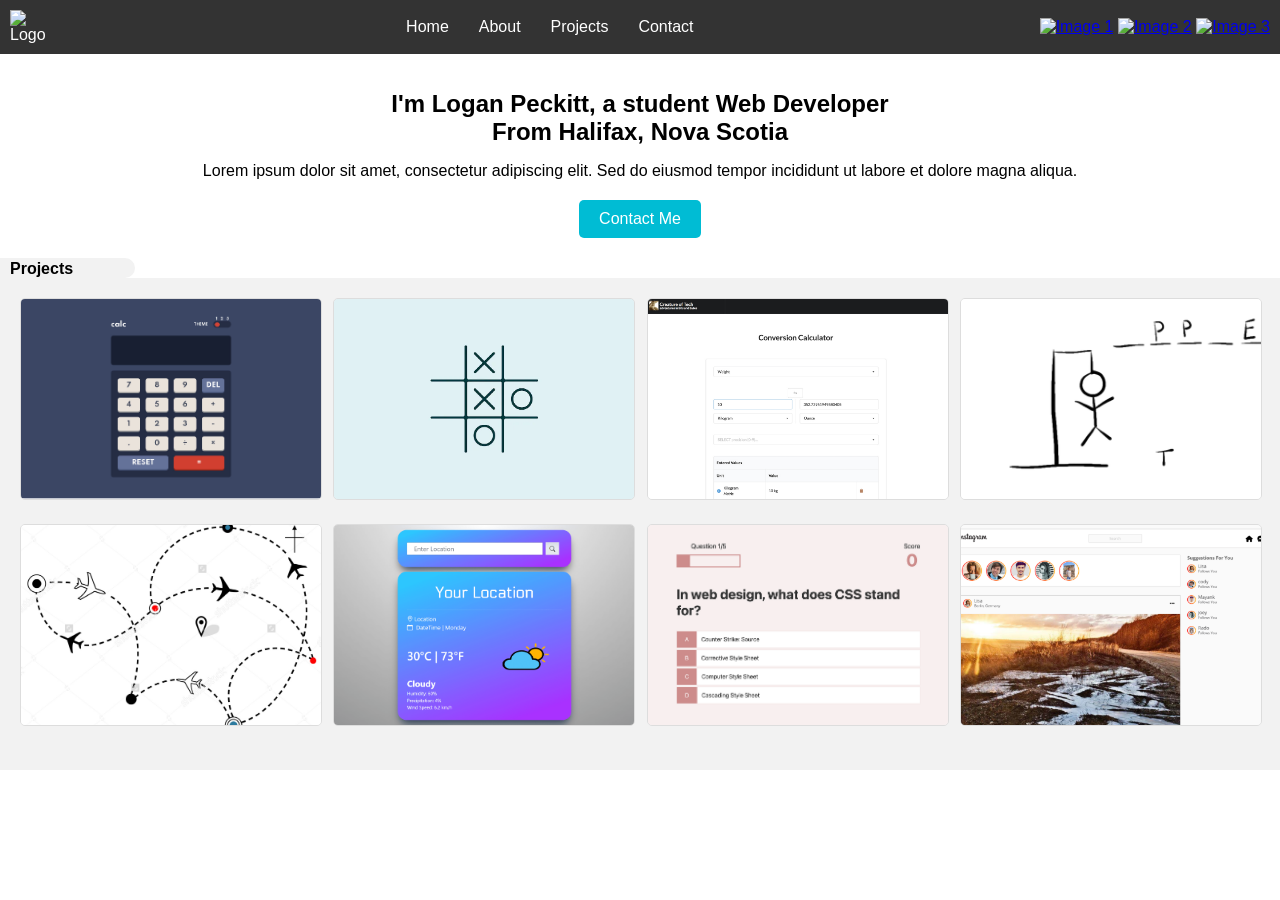
==== code/index.html @ 3f43d23a "Basic Layout" ====
<!DOCTYPE html>
<html lang="en">
<head>
  <meta charset="UTF-8">
  <meta name="viewport" content="width=device-width, initial-scale=1.0">
  <link rel="stylesheet" href="styles.css">
  <title>Your Website</title>
</head>
<body>

  <!-- Header Section -->
  <header>
    <img class="logo" src="your-logo.png" alt="Logo">
    <nav>
      <a href="#">Home</a>
      <a href="#">About</a>
      <a href="#">Projects</a>
      <a href="#">Contact</a>
    </nav>
    <div>
      <a href="#"><img src="image1.jpg" alt="Image 1"></a>
      <a href="#"><img src="image2.jpg" alt="Image 2"></a>
      <a href="#"><img src="image3.jpg" alt="Image 3"></a>
    </div>
  </header>

  <!-- Main Content Section -->
  <div class="main-content">
    <h1>I'm Logan Peckitt, a student Web Developer<br>From Halifax, Nova Scotia</h1>
    <p>Lorem ipsum dolor sit amet, consectetur adipiscing elit. Sed do eiusmod tempor incididunt ut labore et dolore magna aliqua.</p>
    <a href="#" class="cyan-button">Contact Me</a>
  </div>

  <div class="projects-header">
    <h4>Projects</h4>
  </div>

  <!-- Projects Section -->
  <div class="projects-section">
    <div class="project-images">
      <a href="#"><img src="../Images/Projects/Calc.jpg" alt="Project 1"></a>
      <a href="#"><img src="../Images/Projects/TicTakToe.webp" alt="Project 2"></a>
      <a href="#"><img src="../Images/Projects/conversion-calculator.jpg" alt="Project 3"></a>
      <a href="#"><img src="../Images/Projects/Hangman.png" alt="Project 4"></a>
      <a href="#"><img src="../Images/Projects/PlaneTracker.jpg" alt="Project 5"></a>
      <a href="#"><img src="../Images/Projects/Weather.png" alt="Project 6"></a>
      <a href="#"><img src="../Images/Projects/quiz.png" alt="Project 7"></a>
      <a href="#"><img src="../Images/Projects/InstaClone.png" alt="Project 8"></a>
    </div>
  </div>

</body>
</html>
---- code/styles.css ----
body {
  font-family: Arial, sans-serif;
  margin: 0;
  padding: 0;
}

header {
  background-color: #333;
  color: white;
  padding: 10px;
  display: flex;
  align-items: center;
  justify-content: space-between;
}

nav {
  display: flex;
  justify-content: center;
  align-items: center;
}

nav a {
  color: white;
  text-decoration: none;
  margin: 0 15px;
}

.logo {
  width: 50px; /* Adjust the width as needed */
}

.main-content {
  background-color: #fff;
  padding: 20px;
  text-align: center;
}

.main-content h1 {
  font-size: 24px;
  margin-bottom: 10px;
}

.main-content p {
  margin-bottom: 20px;
}

.cyan-button {
  background-color: #00bcd4;
  color: white;
  padding: 10px 20px;
  text-decoration: none;
  display: inline-block;
  font-size: 16px;
  border-radius: 5px;
}

.projects-header {
position: relative;
background-color: #f2f2f2;
color: black;
padding: 10px;
width: 9vw;
border-top-right-radius: 15px;
border-bottom-right-radius: 15px;
}

.projects-header h4 {
position: absolute;
bottom: 0;
margin: 0;
}

.projects-section {
background-color: #f2f2f2;
padding: 20px;
}

.project-images {
  display: flex;
  flex-wrap: wrap;
  justify-content: space-between;
  
}

.project-images a {
    width: calc(25% - 10px);
  margin-bottom: 20px;
  text-align: center;
  text-decoration: none;
  color: #333;
}

.project-images img {
  width: 100%;
  height: 200px;
  object-fit: cover; 
  border: 1px solid #ddd;
  border-radius: 5px;
  cursor: pointer;
}
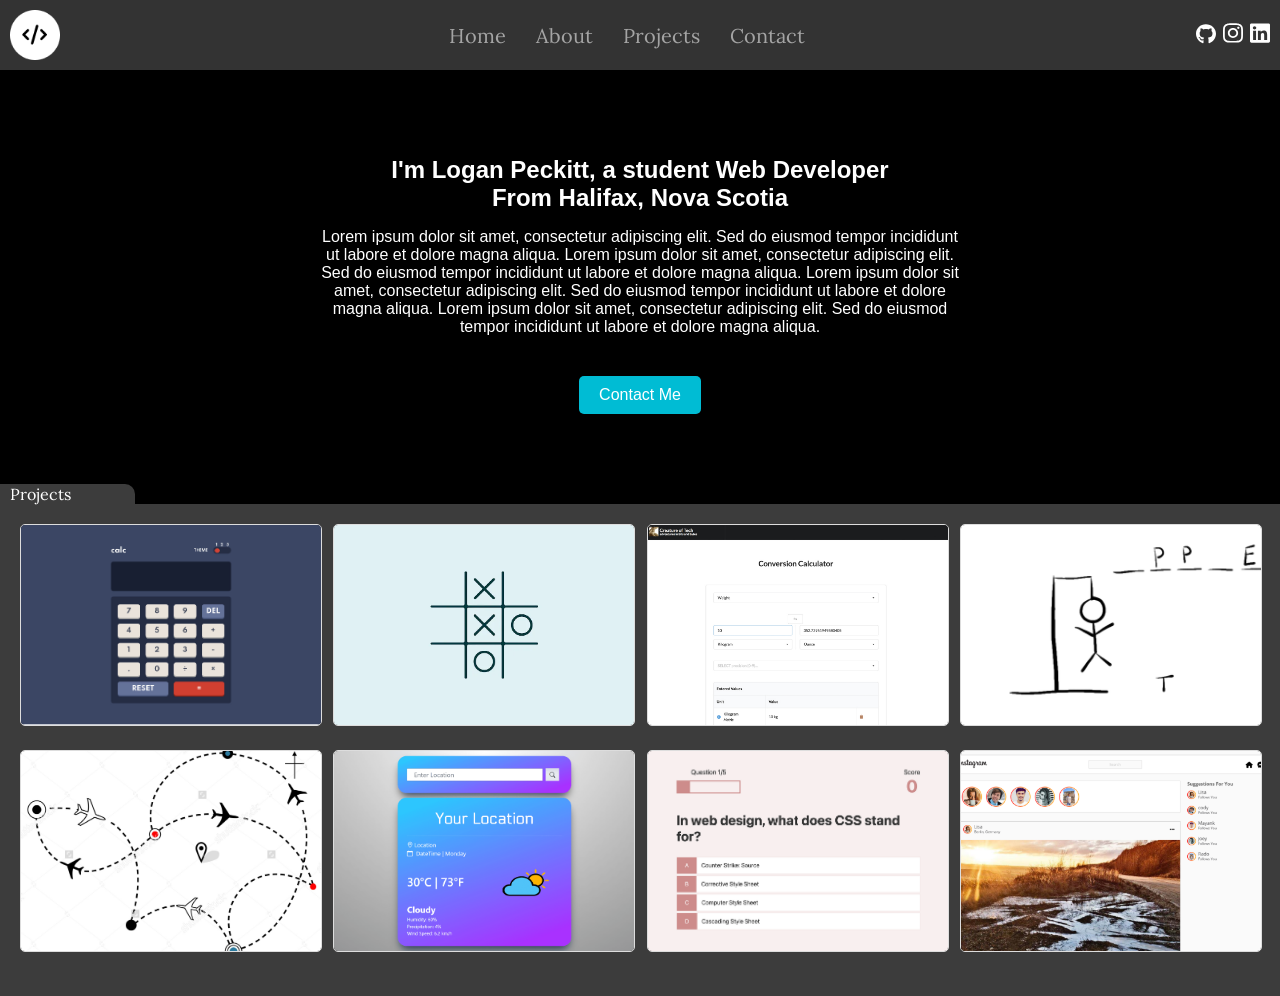
==== commit 1f454e3f: "Added Base Styles" ====
--- a/code/index.html
+++ b/code/index.html
@@ -3,31 +3,37 @@
 <head>
   <meta charset="UTF-8">
   <meta name="viewport" content="width=device-width, initial-scale=1.0">
-  <link rel="stylesheet" href="styles.css">
+  <link rel="stylesheet" href="Styling/styles.css">
+  
   <title>Your Website</title>
 </head>
 <body>
 
   <!-- Header Section -->
   <header>
-    <img class="logo" src="your-logo.png" alt="Logo">
-    <nav>
+    <img class="logo" src="../Images/Logo.png" alt="Logo">
+    <nav class="Nav">
       <a href="#">Home</a>
       <a href="#">About</a>
       <a href="#">Projects</a>
       <a href="#">Contact</a>
     </nav>
-    <div>
-      <a href="#"><img src="image1.jpg" alt="Image 1"></a>
-      <a href="#"><img src="image2.jpg" alt="Image 2"></a>
-      <a href="#"><img src="image3.jpg" alt="Image 3"></a>
+    <div class="SocialLinks">
+      <a href="#"><img src="../Images/SocialMediaLinks/github.svg" alt="Image 1"></a>
+      <a href="#"><img src="../Images/SocialMediaLinks/instagram.svg" alt="Image 2"></a>
+      <a href="#"><img src="../Images/SocialMediaLinks/linkedin.svg" alt="Image 3"></a>
     </div>
   </header>
 
   <!-- Main Content Section -->
   <div class="main-content">
     <h1>I'm Logan Peckitt, a student Web Developer<br>From Halifax, Nova Scotia</h1>
-    <p>Lorem ipsum dolor sit amet, consectetur adipiscing elit. Sed do eiusmod tempor incididunt ut labore et dolore magna aliqua.</p>
+    <p>
+        Lorem ipsum dolor sit amet, consectetur adipiscing elit. Sed do eiusmod tempor incididunt ut labore et dolore magna aliqua.
+        Lorem ipsum dolor sit amet, consectetur adipiscing elit. Sed do eiusmod tempor incididunt ut labore et dolore magna aliqua.
+        Lorem ipsum dolor sit amet, consectetur adipiscing elit. Sed do eiusmod tempor incididunt ut labore et dolore magna aliqua.
+        Lorem ipsum dolor sit amet, consectetur adipiscing elit. Sed do eiusmod tempor incididunt ut labore et dolore magna aliqua.
+    </p>
     <a href="#" class="cyan-button">Contact Me</a>
   </div>
 
--- a/code/Styling/styles.css
+++ b/code/Styling/styles.css
@@ -0,0 +1,129 @@
+@import url('https://fonts.googleapis.com/css2?family=Lora&display=swap');
+
+body {
+  font-family: Arial, sans-serif;
+  margin: 0;
+  padding: 0;
+  background-color: #000000;
+  display: flex;
+  flex-direction: column;
+  min-height: 100vh;
+}
+
+header {
+  background-color: #333;
+  color: white;
+  padding: 10px;
+  display: flex;
+  align-items: center;
+  justify-content: space-between;
+  font-family: 'Lora', serif;
+  
+}
+.Nav a
+{
+  font-size: 20px;
+  color: #A4A4A4;
+
+}
+
+.SocialLinks img{
+  padding-left: 3px;
+    width: 20px;
+    filter: invert(1); /*turn black logos white */
+}
+
+nav {
+  display: flex;
+  justify-content: center;
+  align-items: center;
+}
+
+nav a {
+  color: white;
+  text-decoration: none;
+  margin: 0 15px;
+}
+
+.logo {
+  width: 50px; /* Adjust the width as needed */
+}
+
+.main-content {
+  width: 50%;
+  margin: auto;
+  margin-top: 50px;
+  margin-bottom: 50px;
+  background-color: #000000;
+  padding: 20px;
+  text-align: center;
+  color: white;
+}
+
+.main-content h1 {
+  font-size: 24px;
+  margin-bottom: 10px;
+}
+
+.main-content p {
+  margin-bottom: 20px;
+}
+
+.cyan-button {
+  background-color: #00bcd4;
+  color: white;
+  margin-top: 20px;
+  padding: 10px 20px;
+  text-decoration: none;
+  display: inline-block;
+  font-size: 16px;
+  border-radius: 5px;
+}
+
+
+.projects-header {
+font-family: 'Lora', serif;
+position: relative;
+background-color: #3C3C3C;
+color: #FFFFFF;
+padding: 10px;
+width: 9vw;
+border-top-right-radius: 10px;
+
+}
+
+.projects-header h4 {
+position: absolute;
+bottom: 0;
+margin: 0;
+font-weight: normal;
+}
+
+.projects-section {
+background-color: #3C3C3C;
+padding: 20px;
+}
+
+.project-images {
+  display: flex;
+  flex-wrap: wrap;
+  justify-content: space-between;
+  
+}
+
+.project-images a {
+    width: calc(25% - 10px);
+  margin-bottom: 20px;
+  text-align: center;
+  text-decoration: none;
+  color: #333;
+}
+
+.project-images img {
+  width: 100%;
+  height: 200px;
+  object-fit: cover; 
+  border: 1px solid #ddd;
+  border-radius: 5px;
+  cursor: pointer;
+}
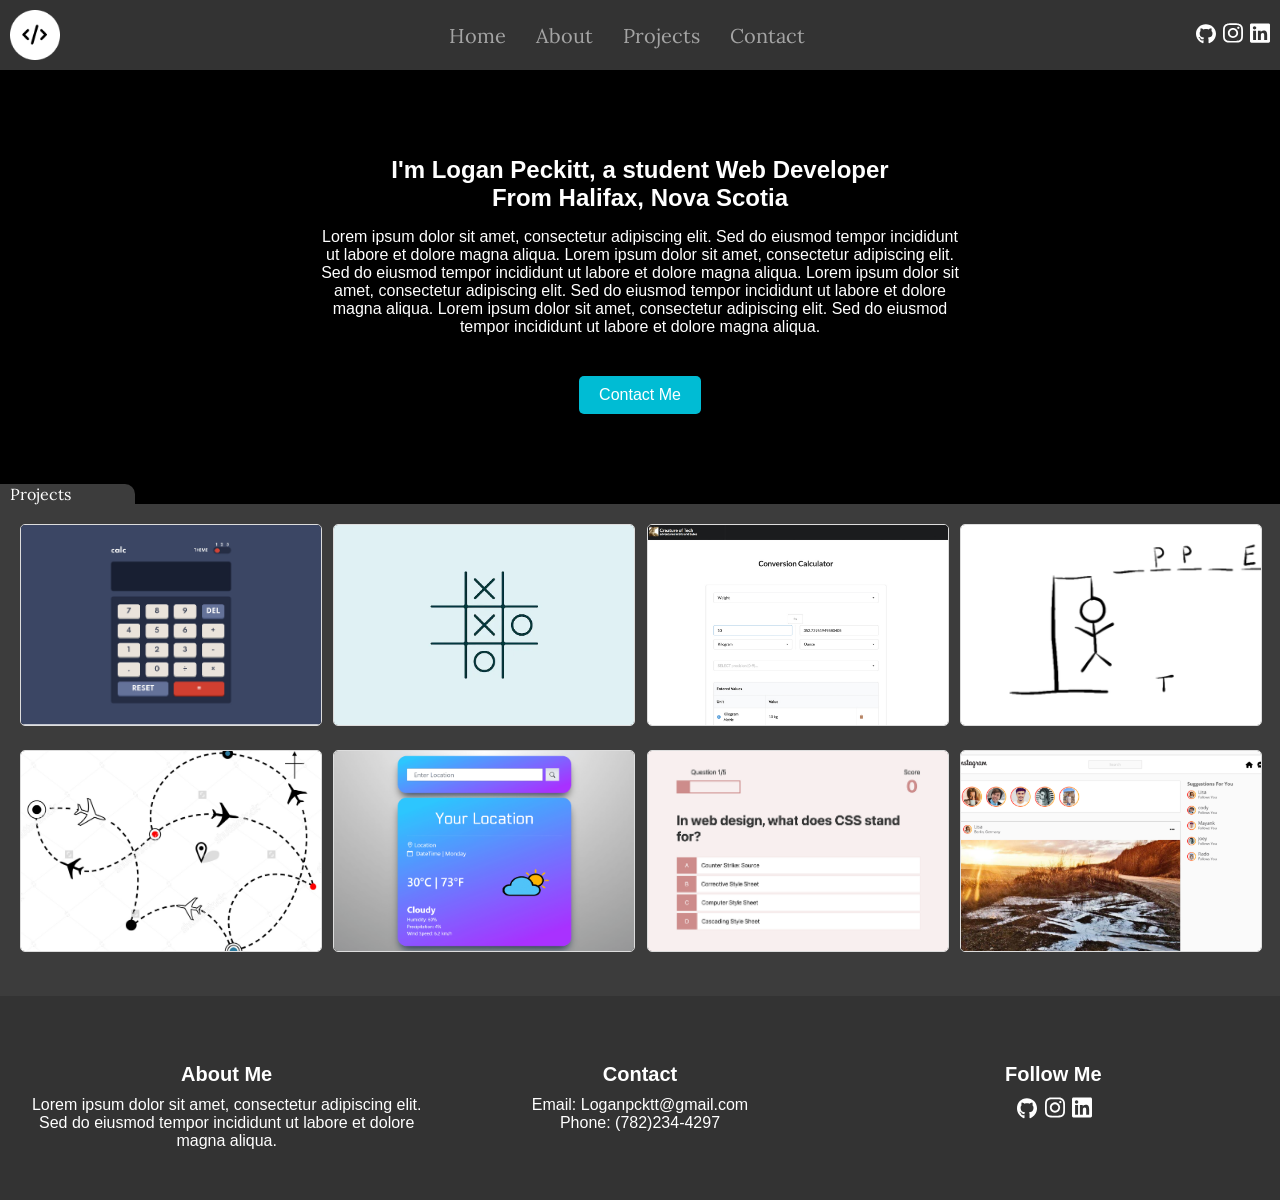
==== commit 645e3934: "Basic Footer" ====
--- a/code/index.html
+++ b/code/index.html
@@ -55,5 +55,29 @@
     </div>
   </div>
 
+
+  <!-- Footer Section -->
+  <footer>
+    <div class="footer-content">
+      <div class="footer-section">
+        <h2>About Me</h2>
+        <p> Lorem ipsum dolor sit amet, consectetur adipiscing elit. Sed do eiusmod tempor incididunt ut labore et dolore magna aliqua.</p>
+      </div>
+      <div class="footer-section">
+        <h2>Contact</h2>
+        <p>Email: Loganpcktt@gmail.com</p>
+        <p>Phone: (782)234-4297</p>
+      </div>
+      <div class="footer-section">
+        <h2>Follow Me</h2>
+        <div class="SocialLinks">
+          <a href="#" target="_blank"><img src="../Images/SocialMediaLinks/github.svg" alt="Facebook"></a>
+          <a href="#" target="_blank"><img src="../Images/SocialMediaLinks/instagram.svg" alt="Twitter"></a>
+          <a href="#" target="_blank"><img src="../Images/SocialMediaLinks/linkedin.svg" alt="LinkedIn"></a>
+        </div>
+      </div>
+    </div>
+  </footer>
+
 </body>
 </html>
--- a/code/Styling/styles.css
+++ b/code/Styling/styles.css
@@ -127,3 +127,32 @@
   border-radius: 5px;
   cursor: pointer;
 }
+
+footer {
+  background-color: #333;
+  color: white;
+  padding: 40px 20px;
+  text-align: center;
+  position: relative;
+  margin-top: auto;
+}
+
+.footer-content {
+  display: flex;
+  flex-wrap: wrap;
+  justify-content: center;
+}
+
+.footer-section {
+  flex: 1;
+  padding: 10px;
+}
+
+.footer-section h2 {
+  font-size: 20px;
+  margin-bottom: 10px;
+}
+
+.footer-section p {
+  margin: 0;
+}
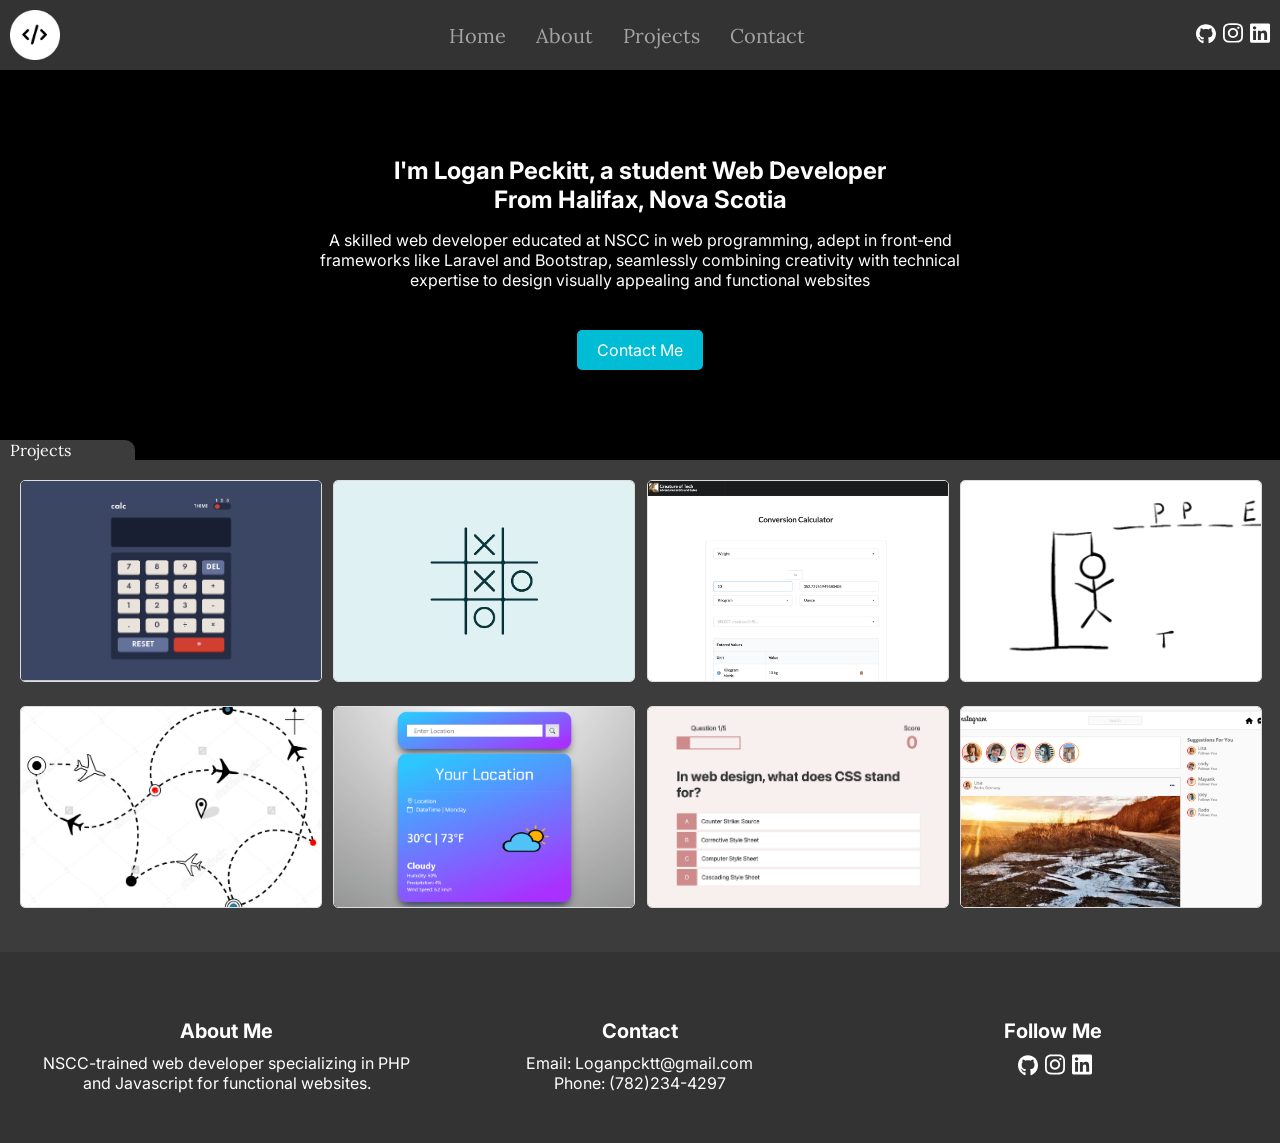
==== commit 6a28daba: "testing render" ====
--- a/code/index.html
+++ b/code/index.html
@@ -13,15 +13,15 @@
   <header>
     <img class="logo" src="../Images/Logo.png" alt="Logo">
     <nav class="Nav">
-      <a href="#">Home</a>
-      <a href="#">About</a>
-      <a href="#">Projects</a>
-      <a href="#">Contact</a>
+      <a href="/code/index.html">Home</a>
+      <a href="/code/About.html">About</a>
+      <a href="/code/Projects.html">Projects</a>
+      <a href="/code/Contact.html">Contact</a>
     </nav>
     <div class="SocialLinks">
-      <a href="#"><img src="../Images/SocialMediaLinks/github.svg" alt="Image 1"></a>
-      <a href="#"><img src="../Images/SocialMediaLinks/instagram.svg" alt="Image 2"></a>
-      <a href="#"><img src="../Images/SocialMediaLinks/linkedin.svg" alt="Image 3"></a>
+      <a href="https://github.com/Loganpcktt?tab=repositories"><img src="../Images/SocialMediaLinks/github.svg" alt="Image 1"></a>
+      <a href="https://www.instagram.com/"><img src="../Images/SocialMediaLinks/instagram.svg" alt="Image 2"></a>
+      <a href="https://www.linkedin.com/in/logan-peckitt-5b6ba810a/"><img src="../Images/SocialMediaLinks/linkedin.svg" alt="Image 3"></a>
     </div>
   </header>
 
@@ -29,31 +29,60 @@
   <div class="main-content">
     <h1>I'm Logan Peckitt, a student Web Developer<br>From Halifax, Nova Scotia</h1>
     <p>
-        Lorem ipsum dolor sit amet, consectetur adipiscing elit. Sed do eiusmod tempor incididunt ut labore et dolore magna aliqua.
-        Lorem ipsum dolor sit amet, consectetur adipiscing elit. Sed do eiusmod tempor incididunt ut labore et dolore magna aliqua.
-        Lorem ipsum dolor sit amet, consectetur adipiscing elit. Sed do eiusmod tempor incididunt ut labore et dolore magna aliqua.
-        Lorem ipsum dolor sit amet, consectetur adipiscing elit. Sed do eiusmod tempor incididunt ut labore et dolore magna aliqua.
+      A skilled web developer educated at NSCC in web programming, adept in front-end frameworks like Laravel and Bootstrap, seamlessly combining creativity with technical expertise to design visually appealing and functional websites
     </p>
-    <a href="#" class="cyan-button">Contact Me</a>
+    <a href="/code/Contact.html" class="cyan-button">Contact Me</a>
   </div>
 
   <div class="projects-header">
     <h4>Projects</h4>
   </div>
 
-  <!-- Projects Section -->
-  <div class="projects-section">
+<!-- Projects Section -->
+<div class="projects-section">
     <div class="project-images">
-      <a href="#"><img src="../Images/Projects/Calc.jpg" alt="Project 1"></a>
-      <a href="#"><img src="../Images/Projects/TicTakToe.webp" alt="Project 2"></a>
-      <a href="#"><img src="../Images/Projects/conversion-calculator.jpg" alt="Project 3"></a>
-      <a href="#"><img src="../Images/Projects/Hangman.png" alt="Project 4"></a>
-      <a href="#"><img src="../Images/Projects/PlaneTracker.jpg" alt="Project 5"></a>
-      <a href="#"><img src="../Images/Projects/Weather.png" alt="Project 6"></a>
-      <a href="#"><img src="../Images/Projects/quiz.png" alt="Project 7"></a>
-      <a href="#"><img src="../Images/Projects/InstaClone.png" alt="Project 8"></a>
+        <div class="project-overlay">
+            <a href="#"><img src="../Images/Projects/Calc.jpg" alt="Project 1"></a>
+            <div class="overlay-text">Calculator App</div>
+        </div>
+
+        <div class="project-overlay">
+            <a href="#"><img src="../Images/Projects/TicTakToe.webp" alt="Project 2"></a>
+            <div class="overlay-text">Tic-Tac-Toe Game</div>
+        </div>
+
+        <div class="project-overlay">
+            <a href="#"><img src="../Images/Projects/conversion-calculator.jpg" alt="Project 3"></a>
+            <div class="overlay-text">Conversion Calculator</div>
+        </div>
+
+        <div class="project-overlay">
+            <a href="#"><img src="../Images/Projects/Hangman.png" alt="Project 4"></a>
+            <div class="overlay-text">Hangman Game</div>
+        </div>
+
+        <div class="project-overlay">
+            <a href="#"><img src="../Images/Projects/PlaneTracker.jpg" alt="Project 5"></a>
+            <div class="overlay-text">Plane Tracker Application</div>
+        </div>
+
+        <div class="project-overlay">
+            <a href="#"><img src="../Images/Projects/Weather.png" alt="Project 6"></a>
+            <div class="overlay-text">Weather App</div>
+        </div>
+
+        <div class="project-overlay">
+            <a href="#"><img src="../Images/Projects/quiz.png" alt="Project 7"></a>
+            <div class="overlay-text">Quiz App</div>
+        </div>
+
+        <div class="project-overlay">
+            <a href="#"><img src="../Images/Projects/InstaClone.png" alt="Project 8"></a>
+            <div class="overlay-text">Instagram Clone</div>
+        </div>
     </div>
-  </div>
+</div>
+
 
 
   <!-- Footer Section -->
@@ -61,7 +90,9 @@
     <div class="footer-content">
       <div class="footer-section">
         <h2>About Me</h2>
-        <p> Lorem ipsum dolor sit amet, consectetur adipiscing elit. Sed do eiusmod tempor incididunt ut labore et dolore magna aliqua.</p>
+        <p> 
+          NSCC-trained web developer specializing in PHP and Javascript for functional websites.
+        </p>
       </div>
       <div class="footer-section">
         <h2>Contact</h2>
@@ -71,9 +102,9 @@
       <div class="footer-section">
         <h2>Follow Me</h2>
         <div class="SocialLinks">
-          <a href="#" target="_blank"><img src="../Images/SocialMediaLinks/github.svg" alt="Facebook"></a>
-          <a href="#" target="_blank"><img src="../Images/SocialMediaLinks/instagram.svg" alt="Twitter"></a>
-          <a href="#" target="_blank"><img src="../Images/SocialMediaLinks/linkedin.svg" alt="LinkedIn"></a>
+          <a href="https://github.com/Loganpcktt?tab=repositories"><img src="../Images/SocialMediaLinks/github.svg" alt="Image 1"></a>
+          <a href="https://www.instagram.com/"><img src="../Images/SocialMediaLinks/instagram.svg" alt="Image 2"></a>
+          <a href="https://www.linkedin.com/in/logan-peckitt-5b6ba810a/"><img src="../Images/SocialMediaLinks/linkedin.svg" alt="Image 3"></a>
         </div>
       </div>
     </div>
--- a/code/Styling/styles.css
+++ b/code/Styling/styles.css
@@ -1,7 +1,7 @@
 @import url('https://fonts.googleapis.com/css2?family=Lora&display=swap');
-
+@import url('https://fonts.googleapis.com/css2?family=Inter:wght@400;500&display=swap');
 body {
-  font-family: Arial, sans-serif;
+  font-family: 'Inter', sans-serif;
   margin: 0;
   padding: 0;
   background-color: #000000;
@@ -26,11 +26,23 @@
   color: #A4A4A4;
 
 }
+.Nav a:hover
+{
+  font-size: 20px;
+  color: white;
+
+}
 
 .SocialLinks img{
   padding-left: 3px;
     width: 20px;
     filter: invert(1); /*turn black logos white */
+}
+
+.SocialLinks img:hover{
+  padding-left: 3px;
+    width: 20px;
+    filter: invert(0.5); /*turn black logos white */
 }
 
 nav {
@@ -80,6 +92,10 @@
   border-radius: 5px;
 }
 
+.cyan-button:hover {
+  background-color: #333;
+}
+
 
 .projects-header {
 font-family: 'Lora', serif;
@@ -111,12 +127,12 @@
   
 }
 
-.project-images a {
+.project-images div {
     width: calc(25% - 10px);
   margin-bottom: 20px;
   text-align: center;
   text-decoration: none;
-  color: #333;
+  color: white;
 }
 
 .project-images img {
@@ -156,3 +172,156 @@
 .footer-section p {
   margin: 0;
 }
+.project-overlay {
+  position: relative;
+  display: inline-block;
+}
+
+.overlay-text {
+  position: absolute;
+  top: 50%;
+  left: 15%;
+  transform: translate(-50%, -50%);
+  color: white;
+  text-align: center;
+  font-size: 20px;
+  opacity: 0;
+  transition: opacity 0.3s ease;
+}
+
+.project-overlay:hover .overlay-text {
+  opacity: 1;
+}
+.project-overlay:hover img {
+  filter: brightness(0.7);
+}
+
+
+
+
+
+
+
+
+
+@media only screen and (max-width: 768px) {
+  body {
+    font-family: 'Inter', sans-serif;
+    margin: 0;
+    padding: 0;
+    background-color: #000000;
+    display: flex;
+    flex-direction: column;
+    min-height: 100vh;
+  }
+
+  header {
+    background-color: #333;
+    color: white;
+    padding: 10px;
+    display: flex;
+    align-items: center;
+    justify-content: space-between;
+    font-family: 'Lora', serif;
+  }
+
+  .Nav a {
+    font-size: 16px;
+    color: #A4A4A4;
+  }
+
+  .Nav a:hover {
+    font-size: 16px;
+    color: white;
+  }
+
+  .SocialLinks img {
+    padding-left: 3px;
+    width: 16px;
+    filter: invert(1);
+  }
+
+  .SocialLinks img:hover {
+    padding-left: 3px;
+    width: 16px;
+    filter: invert(0.5);
+  }
+
+  nav {
+    display: flex;
+    justify-content: center;
+    align-items: center;
+  }
+
+  nav a {
+    color: white;
+    text-decoration: none;
+    margin: 0 10px;
+  }
+
+  .logo {
+    width: 40px;
+  }
+
+  .main-content {
+    width: 80%;
+    margin: auto;
+    margin-top: 30px;
+    margin-bottom: 30px;
+    background-color: #000000;
+    padding: 10px;
+    text-align: center;
+    color: white;
+  }
+
+  .main-content h1 {
+    font-size: 20px;
+    margin-bottom: 10px;
+  }
+
+  .main-content p {
+    margin-bottom: 15px;
+  }
+
+  .cyan-button {
+    background-color: #00bcd4;
+    color: white;
+    margin-top: 15px;
+    padding: 8px 16px;
+    text-decoration: none;
+    display: inline-block;
+    font-size: 14px;
+    border-radius: 5px;
+  }
+
+  .cyan-button:hover {
+    background-color: #333;
+  }
+
+
+  .projects-header h4 {
+    position: absolute;
+    bottom: 0;
+    margin: 0;
+    font-weight: normal;
+  }
+
+  .overlay-text {
+    margin-left: 100px;
+  }
+
+  .project-images {
+    display: flex;
+    flex-direction: column;
+    align-items: center;
+  }
+
+  .project-images div {
+    width: 80%;
+    margin-bottom: 20px;
+    text-align: center;
+    text-decoration: none;
+    color: white;
+  }
+ 
+}
